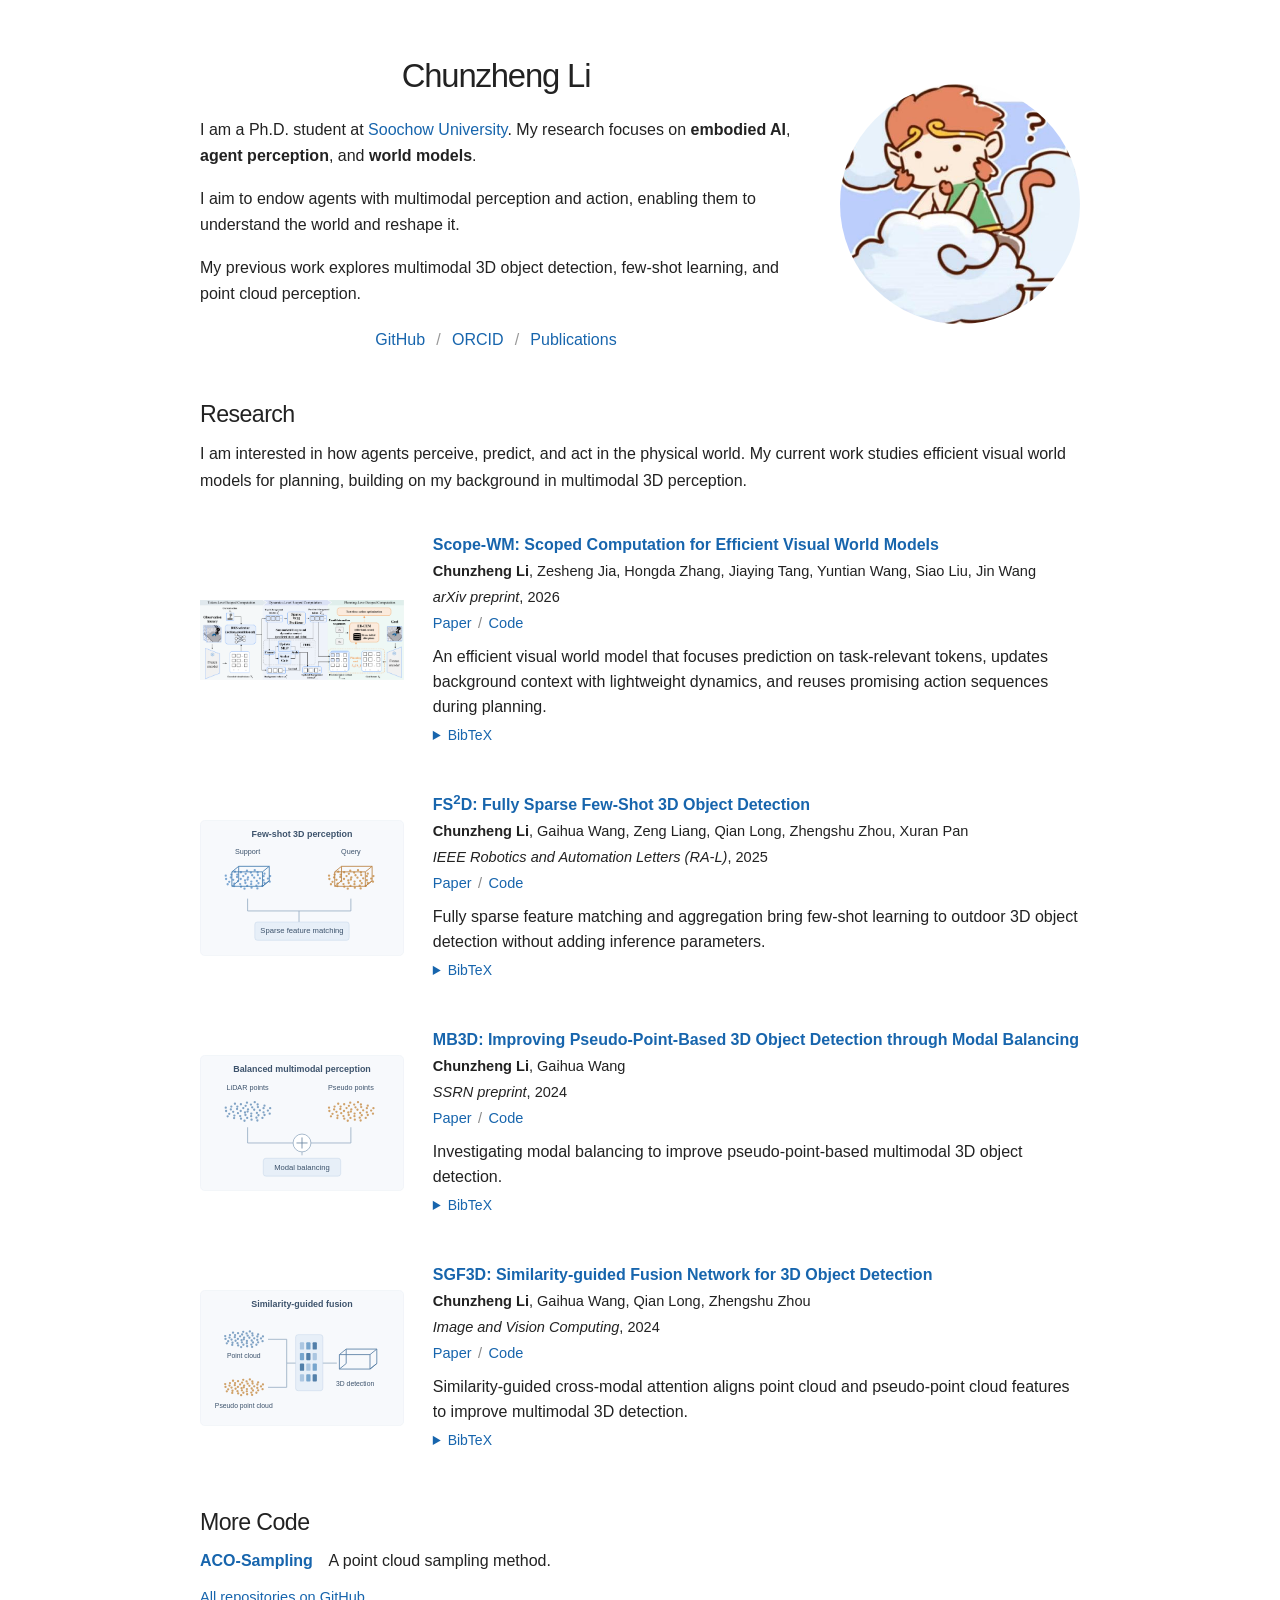
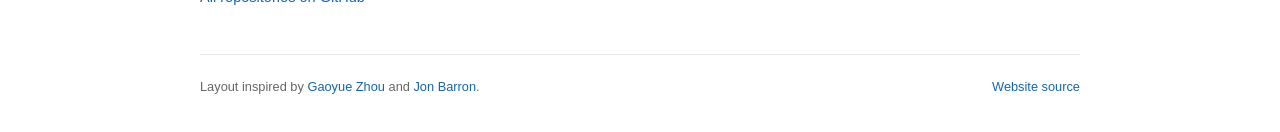
==== index.html @ 2eaf2a2d "Use verified preprint metadata in MB3D citation" ====
<!doctype html>
<html lang="en">
<head>
  <meta charset="utf-8">
  <meta name="viewport" content="width=device-width, initial-scale=1">
  <meta name="color-scheme" content="light">
  <title>Chunzheng Li</title>
  <meta name="description" content="Chunzheng Li is a Ph.D. student at Soochow University working on embodied AI, agent perception, world models, and 3D vision.">
  <meta property="og:type" content="website">
  <meta property="og:title" content="Chunzheng Li">
  <meta property="og:description" content="Embodied AI · Agent Perception · World Models · 3D Vision">
  <meta property="og:url" content="https://chunzheng2022.github.io/">
  <meta property="og:image" content="https://chunzheng2022.github.io/images/profile.jpg">
  <meta name="twitter:card" content="summary">
  <link rel="canonical" href="https://chunzheng2022.github.io/">
  <link rel="icon" type="image/svg+xml" href="images/favicon.svg">
  <link rel="stylesheet" href="styles.css">
  <script src="script.js" defer></script>
</head>
<body>
  <a class="skip-link" href="#main">Skip to content</a>
  <main id="main" class="page">
    <header class="profile" id="about">
      <div class="bio">
        <h1>Chunzheng Li</h1>
        <!-- Add your advisor, lab, education, and email here when ready. -->
        <p>I am a Ph.D. student at <a href="https://eng.suda.edu.cn/">Soochow University</a>. My research focuses on <strong>embodied AI</strong>, <strong>agent perception</strong>, and <strong>world models</strong>.</p>
        <p>I aim to endow agents with multimodal perception and action, enabling them to understand the world and reshape it.</p>
        <p>My previous work explores multimodal 3D object detection, few-shot learning, and point cloud perception.</p>
        <nav class="profile-links" aria-label="Profile links">
          <a href="https://github.com/ChunZheng2022">GitHub</a>
          <span aria-hidden="true">/</span>
          <a href="https://orcid.org/0009-0004-0729-0669">ORCID</a>
          <span aria-hidden="true">/</span>
          <a href="#research">Publications</a>
        </nav>
        <!-- Optional links: add a real mailto:, Google Scholar profile, and CV PDF. -->
      </div>
      <a class="portrait" href="https://github.com/ChunZheng2022" aria-label="Chunzheng Li on GitHub">
        <img src="images/profile.jpg" alt="Chunzheng Li's GitHub avatar" width="240" height="240" fetchpriority="high">
      </a>
    </header>

    <section id="research" aria-labelledby="research-heading">
      <h2 id="research-heading">Research</h2>
      <p class="research-intro">I am interested in how agents perceive, predict, and act in the physical world. My current work studies efficient visual world models for planning, building on my background in multimodal 3D perception.</p>

      <div class="publications">
        <article class="paper" aria-labelledby="scope-title">
          <a class="paper-image" href="https://arxiv.org/abs/2609.33218" tabindex="-1" aria-hidden="true">
            <img src="images/scope-wm.png" alt="Overview of Scope-WM's token selection, sparse dynamics, and planning pipeline" width="1187" height="465" loading="lazy">
          </a>
          <div class="paper-content">
            <h3 id="scope-title"><a href="https://arxiv.org/abs/2609.33218">Scope-WM: Scoped Computation for Efficient Visual World Models</a></h3>
            <p class="authors"><strong>Chunzheng Li</strong>, Zesheng Jia, Hongda Zhang, Jiaying Tang, Yuntian Wang, Siao Liu, Jin Wang</p>
            <p class="venue"><em>arXiv preprint</em>, 2026</p>
            <p class="paper-links"><a href="https://arxiv.org/abs/2609.33218">Paper</a><span aria-hidden="true"> / </span><a href="https://github.com/ChunZheng2022/Scope-WM">Code</a></p>
            <p class="summary">An efficient visual world model that focuses prediction on task-relevant tokens, updates background context with lightweight dynamics, and reuses promising action sequences during planning.</p>
            <details class="citation">
              <summary>BibTeX</summary>
              <div class="citation-body"><button class="copy-citation" type="button" aria-label="Copy Scope-WM BibTeX citation" hidden>Copy</button><pre><code>@article{li2026scopewm,
  title   = {Scope-WM: Scoped Computation for Efficient Visual World Models},
  author  = {Li, Chunzheng and Jia, Zesheng and Zhang, Hongda and
             Tang, Jiaying and Wang, Yuntian and Liu, Siao and Wang, Jin},
  journal = {arXiv preprint arXiv:2609.33218},
  year    = {2026},
  doi     = {10.48550/arXiv.2609.33218},
  url     = {https://arxiv.org/abs/2609.33218}
}</code></pre></div>
            </details>
          </div>
        </article>

        <article class="paper" aria-labelledby="fs2d-title">
          <a class="paper-image" href="https://doi.org/10.1109/LRA.2025.3560868" tabindex="-1" aria-hidden="true">
            <img src="images/fs2d.svg" alt="Conceptual illustration of sparse point cloud feature matching for few-shot 3D object detection" width="480" height="320" loading="lazy">
          </a>
          <div class="paper-content">
            <h3 id="fs2d-title"><a href="https://doi.org/10.1109/LRA.2025.3560868">FS<sup>2</sup>D: Fully Sparse Few-Shot 3D Object Detection</a></h3>
            <p class="authors"><strong>Chunzheng Li</strong>, Gaihua Wang, Zeng Liang, Qian Long, Zhengshu Zhou, Xuran Pan</p>
            <p class="venue"><em>IEEE Robotics and Automation Letters (RA-L)</em>, 2025</p>
            <p class="paper-links"><a href="https://doi.org/10.1109/LRA.2025.3560868">Paper</a><span aria-hidden="true"> / </span><a href="https://github.com/ChunZheng2022/FS2D">Code</a></p>
            <p class="summary">Fully sparse feature matching and aggregation bring few-shot learning to outdoor 3D object detection without adding inference parameters.</p>
            <details class="citation">
              <summary>BibTeX</summary>
              <div class="citation-body"><button class="copy-citation" type="button" aria-label="Copy FS2D BibTeX citation" hidden>Copy</button><pre><code>@article{li2025fs2d,
  title   = {{FS}$^2${D}: Fully Sparse Few-Shot 3D Object Detection},
  author  = {Li, Chunzheng and Wang, Gaihua and Liang, Zeng and
             Long, Qian and Zhou, Zhengshu and Pan, Xuran},
  journal = {IEEE Robotics and Automation Letters},
  volume  = {10},
  number  = {6},
  pages   = {5847--5854},
  year    = {2025},
  doi     = {10.1109/LRA.2025.3560868}
}</code></pre></div>
            </details>
          </div>
        </article>

        <article class="paper" aria-labelledby="mb3d-title">
          <a class="paper-image" href="https://doi.org/10.2139/ssrn.4988978" tabindex="-1" aria-hidden="true">
            <img src="images/mb3d.svg" alt="Conceptual illustration of balancing LiDAR and pseudo-point features for 3D object detection" width="480" height="320" loading="lazy">
          </a>
          <div class="paper-content">
            <h3 id="mb3d-title"><a href="https://doi.org/10.2139/ssrn.4988978">MB3D: Improving Pseudo-Point-Based 3D Object Detection through Modal Balancing</a></h3>
            <p class="authors"><strong>Chunzheng Li</strong>, Gaihua Wang</p>
            <p class="venue"><em>SSRN preprint</em>, 2024</p>
            <p class="paper-links"><a href="https://doi.org/10.2139/ssrn.4988978">Paper</a><span aria-hidden="true"> / </span><a href="https://github.com/ChunZheng2022/MB3D">Code</a></p>
            <p class="summary">Investigating modal balancing to improve pseudo-point-based multimodal 3D object detection.</p>
            <details class="citation">
              <summary>BibTeX</summary>
              <div class="citation-body"><button class="copy-citation" type="button" aria-label="Copy MB3D BibTeX citation" hidden>Copy</button><pre><code>@misc{li2024mb3d,
  title   = {{MB3D}: Improving Pseudo-Point-Based 3D Object Detection
             through Modal Balancing},
  author  = {Li, Chunzheng and Wang, Gaihua},
  publisher = {SSRN},
  year    = {2024},
  doi     = {10.2139/ssrn.4988978}
}</code></pre></div>
            </details>
          </div>
        </article>

        <article class="paper" aria-labelledby="sgf3d-title">
          <a class="paper-image" href="https://doi.org/10.1016/j.imavis.2023.104895" tabindex="-1" aria-hidden="true">
            <img src="images/sgf3d.svg" alt="Conceptual illustration of similarity-guided cross-modal fusion for 3D detection" width="480" height="320" loading="lazy">
          </a>
          <div class="paper-content">
            <h3 id="sgf3d-title"><a href="https://doi.org/10.1016/j.imavis.2023.104895">SGF3D: Similarity-guided Fusion Network for 3D Object Detection</a></h3>
            <p class="authors"><strong>Chunzheng Li</strong>, Gaihua Wang, Qian Long, Zhengshu Zhou</p>
            <p class="venue"><em>Image and Vision Computing</em>, 2024</p>
            <p class="paper-links"><a href="https://doi.org/10.1016/j.imavis.2023.104895">Paper</a><span aria-hidden="true"> / </span><a href="https://github.com/ChunZheng2022/SGF3D">Code</a></p>
            <p class="summary">Similarity-guided cross-modal attention aligns point cloud and pseudo-point cloud features to improve multimodal 3D detection.</p>
            <details class="citation">
              <summary>BibTeX</summary>
              <div class="citation-body"><button class="copy-citation" type="button" aria-label="Copy SGF3D BibTeX citation" hidden>Copy</button><pre><code>@article{li2024sgf3d,
  title   = {{SGF3D}: Similarity-guided fusion network for 3D object detection},
  author  = {Li, Chunzheng and Wang, Gaihua and Long, Qian and Zhou, Zhengshu},
  journal = {Image and Vision Computing},
  volume  = {142},
  pages   = {104895},
  year    = {2024},
  doi     = {10.1016/j.imavis.2023.104895}
}</code></pre></div>
            </details>
          </div>
        </article>
      </div>
    </section>

    <section id="projects" class="projects" aria-labelledby="projects-heading">
      <h2 id="projects-heading">More Code</h2>
      <p><a class="project-title" href="https://github.com/ChunZheng2022/ACO-Sampling">ACO-Sampling</a> <span class="project-description">A point cloud sampling method.</span></p>
      <p class="all-code"><a href="https://github.com/ChunZheng2022?tab=repositories">All repositories on GitHub</a></p>
    </section>

    <footer>
      <p>Layout inspired by <a href="https://gaoyuezhou.github.io/">Gaoyue Zhou</a> and <a href="https://jonbarron.info/">Jon Barron</a>.</p>
      <p><a href="https://github.com/ChunZheng2022/ChunZheng2022.github.io">Website source</a></p>
    </footer>
  </main>
  <p class="sr-only" id="copy-status" role="status" aria-live="polite"></p>
</body>
</html>
---- styles.css ----
:root {
  color-scheme: light;
  --text: #222;
  --muted: #666;
  --link: #1765ad;
  --hover: #a34c09;
  --rule: #e8e8e8;
  font-family: -apple-system, BlinkMacSystemFont, "Segoe UI", Arial, sans-serif;
  font-size: 16px;
  line-height: 1.55;
  color: var(--text);
  background: #fff;
  -webkit-text-size-adjust: 100%;
}
* { box-sizing: border-box; }
html { scroll-padding-top: 1.5rem; }
body { margin: 0; }
a { color: var(--link); text-decoration: none; }
a:hover { color: var(--hover); text-decoration: underline; text-underline-offset: .18em; }
a:focus-visible, button:focus-visible, summary:focus-visible {
  outline: 2px solid var(--link);
  outline-offset: 4px;
  border-radius: 2px;
}
img { display: block; max-width: 100%; height: auto; }
p { margin: 0 0 1rem; }
strong { font-weight: 600; }
.page { width: min(100% - 3rem, 880px); margin: 0 auto; }
.profile { display: grid; grid-template-columns: minmax(0, 1fr) 240px; align-items: center; gap: 3rem; padding: 3.5rem 0 2.9rem; }
h1 { margin: 0 0 1.35rem; font-size: 2.05rem; font-weight: 400; letter-spacing: -.035em; text-align: center; line-height: 1.2; }
.bio p { line-height: 1.65; }
.profile-links { display: flex; justify-content: center; flex-wrap: wrap; align-items: center; gap: .7rem; margin-top: 1.3rem; }
.profile-links span { color: #999; }
.portrait { display: block; border-radius: 50%; }
.portrait img { width: 240px; height: 240px; aspect-ratio: 1; object-fit: cover; border-radius: 50%; }
h2 { margin: 0 0 .75rem; font-size: 1.45rem; font-weight: 400; letter-spacing: -.025em; line-height: 1.3; }
.research-intro { margin: 0 0 1rem; line-height: 1.65; }
.paper { display: grid; grid-template-columns: 204px minmax(0, 1fr); gap: 1.8rem; align-items: center; padding: 1.45rem 0; }
.paper-image { display: flex; align-items: center; justify-content: center; min-height: 130px; }
.paper-image img { width: 100%; max-height: 166px; object-fit: contain; }
.paper-content { min-width: 0; }
h3 { font-size: 1rem; line-height: 1.45; font-weight: 650; margin: 0 0 .24rem; }
h3 sup { line-height: 0; }
.authors, .venue, .paper-links { margin-bottom: .2rem; font-size: .91rem; line-height: 1.55; }
.venue { margin-top: .22rem; }
.paper-links span { color: #888; padding: 0 .15rem; }
.summary { margin: .65rem 0 .35rem; font-size: 1rem; line-height: 1.55; }
.citation { margin-top: .25rem; font-size: .875rem; }
.citation summary { cursor: pointer; width: fit-content; color: var(--link); }
.citation summary:hover { color: var(--hover); }
.citation-body { position: relative; margin-top: .6rem; padding: .9rem; background: #f6f8fa; border: 1px solid var(--rule); border-radius: 4px; }
.citation pre { font: .8rem/1.6 ui-monospace, SFMono-Regular, Consolas, monospace; margin: 0; white-space: pre-wrap; overflow-wrap: anywhere; padding-top: 1.8rem; }
.copy-citation { position: absolute; top: .5rem; right: .6rem; border: 1px solid #ccd4dc; border-radius: 3px; background: #fff; color: var(--link); cursor: pointer; font: inherit; padding: .15rem .6rem; }
.copy-citation:hover { background: #eaf2f9; }
.copy-citation:disabled { color: var(--muted); cursor: default; }
.projects { margin-top: 2rem; }
.projects p { margin-bottom: .5rem; }
.project-title { font-weight: 600; }
.project-description { margin-left: .7rem; }
.all-code { padding-top: .25rem; font-size: .91rem; }
footer { border-top: 1px solid var(--rule); margin-top: 2.8rem; padding: 1.4rem 0 2.2rem; display: flex; justify-content: space-between; gap: 1rem; color: var(--muted); font-size: .8rem; }
footer p { margin: 0; }
.skip-link { position: absolute; left: 1rem; top: -5rem; z-index: 10; padding: .6rem 1rem; background: #fff; border: 1px solid var(--link); }
.skip-link:focus { top: .75rem; }
.sr-only { position: absolute; width: 1px; height: 1px; padding: 0; margin: -1px; overflow: hidden; clip-path: inset(50%); white-space: nowrap; border: 0; }
@media (max-width: 700px) {
  .profile { grid-template-columns: minmax(0, 1fr) 170px; gap: 1.5rem; padding-top: 2.5rem; }
  .portrait img { width: 170px; height: 170px; }
  .paper { grid-template-columns: 165px minmax(0, 1fr); gap: 1.2rem; }
}
@media (max-width: 540px) {
  .page { width: min(100% - 2.25rem, 440px); }
  .profile { display: flex; flex-direction: column-reverse; gap: 1.5rem; padding: 2rem 0 2.5rem; }
  .portrait img { width: 160px; height: 160px; }
  h1 { font-size: 1.9rem; margin-bottom: 1.15rem; }
  .profile-links { gap: .65rem; }
  .paper { grid-template-columns: minmax(0, 1fr); gap: .8rem; padding: 1.4rem 0 1.8rem; }
  .paper + .paper { border-top: 1px solid var(--rule); }
  .paper-image { width: min(100%, 330px); min-height: 0; margin: 0 auto; }
  .paper-image img { max-height: 190px; }
  .project-description { display: block; margin: .25rem 0 0; }
  footer { flex-direction: column; gap: .5rem; margin-top: 2rem; }
}
@media print {
  .page { width: 100%; }
  .profile { padding-top: 0; }
  .paper { break-inside: avoid; }
  .citation, footer, .skip-link { display: none; }
  a { color: inherit; }
}
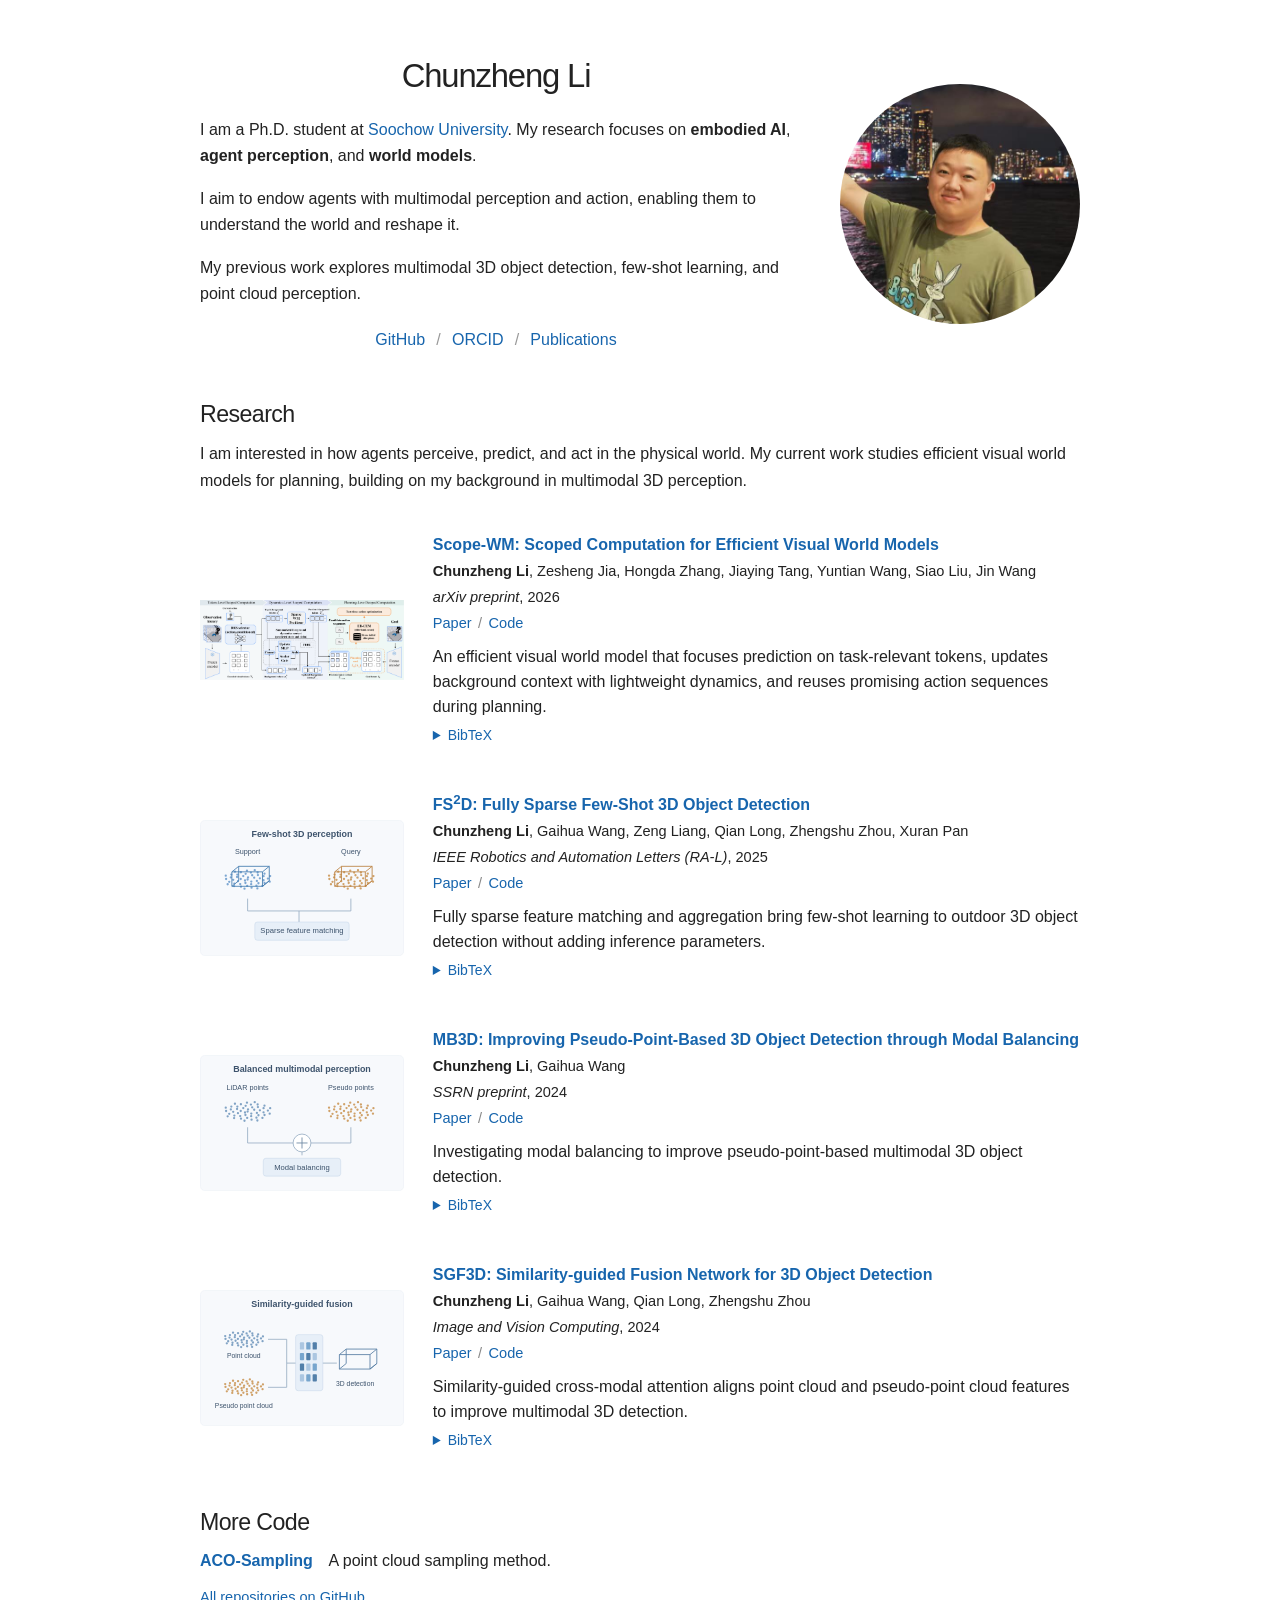
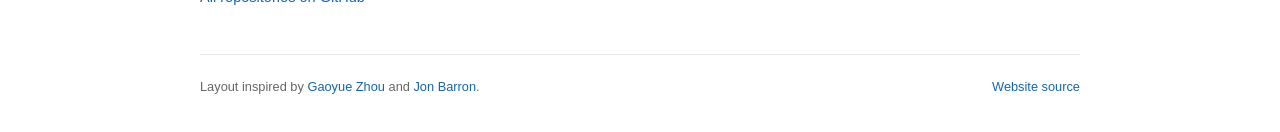
==== commit 5a1c0011: "Use supplied portrait on academic homepage" ====
--- a/index.html
+++ b/index.html
@@ -10,11 +10,11 @@
   <meta property="og:title" content="Chunzheng Li">
   <meta property="og:description" content="Embodied AI · Agent Perception · World Models · 3D Vision">
   <meta property="og:url" content="https://chunzheng2022.github.io/">
-  <meta property="og:image" content="https://chunzheng2022.github.io/images/profile.jpg">
+  <meta property="og:image" content="https://chunzheng2022.github.io/images/profile.png">
   <meta name="twitter:card" content="summary">
   <link rel="canonical" href="https://chunzheng2022.github.io/">
   <link rel="icon" type="image/svg+xml" href="images/favicon.svg">
-  <link rel="stylesheet" href="styles.css">
+  <link rel="stylesheet" href="styles.css?v=portrait-20261119">
   <script src="script.js" defer></script>
 </head>
 <body>
@@ -36,8 +36,8 @@
         </nav>
         <!-- Optional links: add a real mailto:, Google Scholar profile, and CV PDF. -->
       </div>
-      <a class="portrait" href="https://github.com/ChunZheng2022" aria-label="Chunzheng Li on GitHub">
-        <img src="images/profile.jpg" alt="Chunzheng Li's GitHub avatar" width="240" height="240" fetchpriority="high">
+      <a class="portrait" href="images/profile.png" aria-label="View Chunzheng Li's full photo">
+        <img src="images/profile.png" alt="Chunzheng Li" width="240" height="240" fetchpriority="high">
       </a>
     </header>
 
--- a/styles.css
+++ b/styles.css
@@ -31,8 +31,8 @@
 .bio p { line-height: 1.65; }
 .profile-links { display: flex; justify-content: center; flex-wrap: wrap; align-items: center; gap: .7rem; margin-top: 1.3rem; }
 .profile-links span { color: #999; }
-.portrait { display: block; border-radius: 50%; }
-.portrait img { width: 240px; height: 240px; aspect-ratio: 1; object-fit: cover; border-radius: 50%; }
+.portrait { display: block; border-radius: 50%; overflow: hidden; }
+.portrait img { width: 240px; height: 240px; aspect-ratio: 1; object-fit: cover; border-radius: 50%; transform: scale(2.2); transform-origin: 83% 65%; }
 h2 { margin: 0 0 .75rem; font-size: 1.45rem; font-weight: 400; letter-spacing: -.025em; line-height: 1.3; }
 .research-intro { margin: 0 0 1rem; line-height: 1.65; }
 .paper { display: grid; grid-template-columns: 204px minmax(0, 1fr); gap: 1.8rem; align-items: center; padding: 1.45rem 0; }
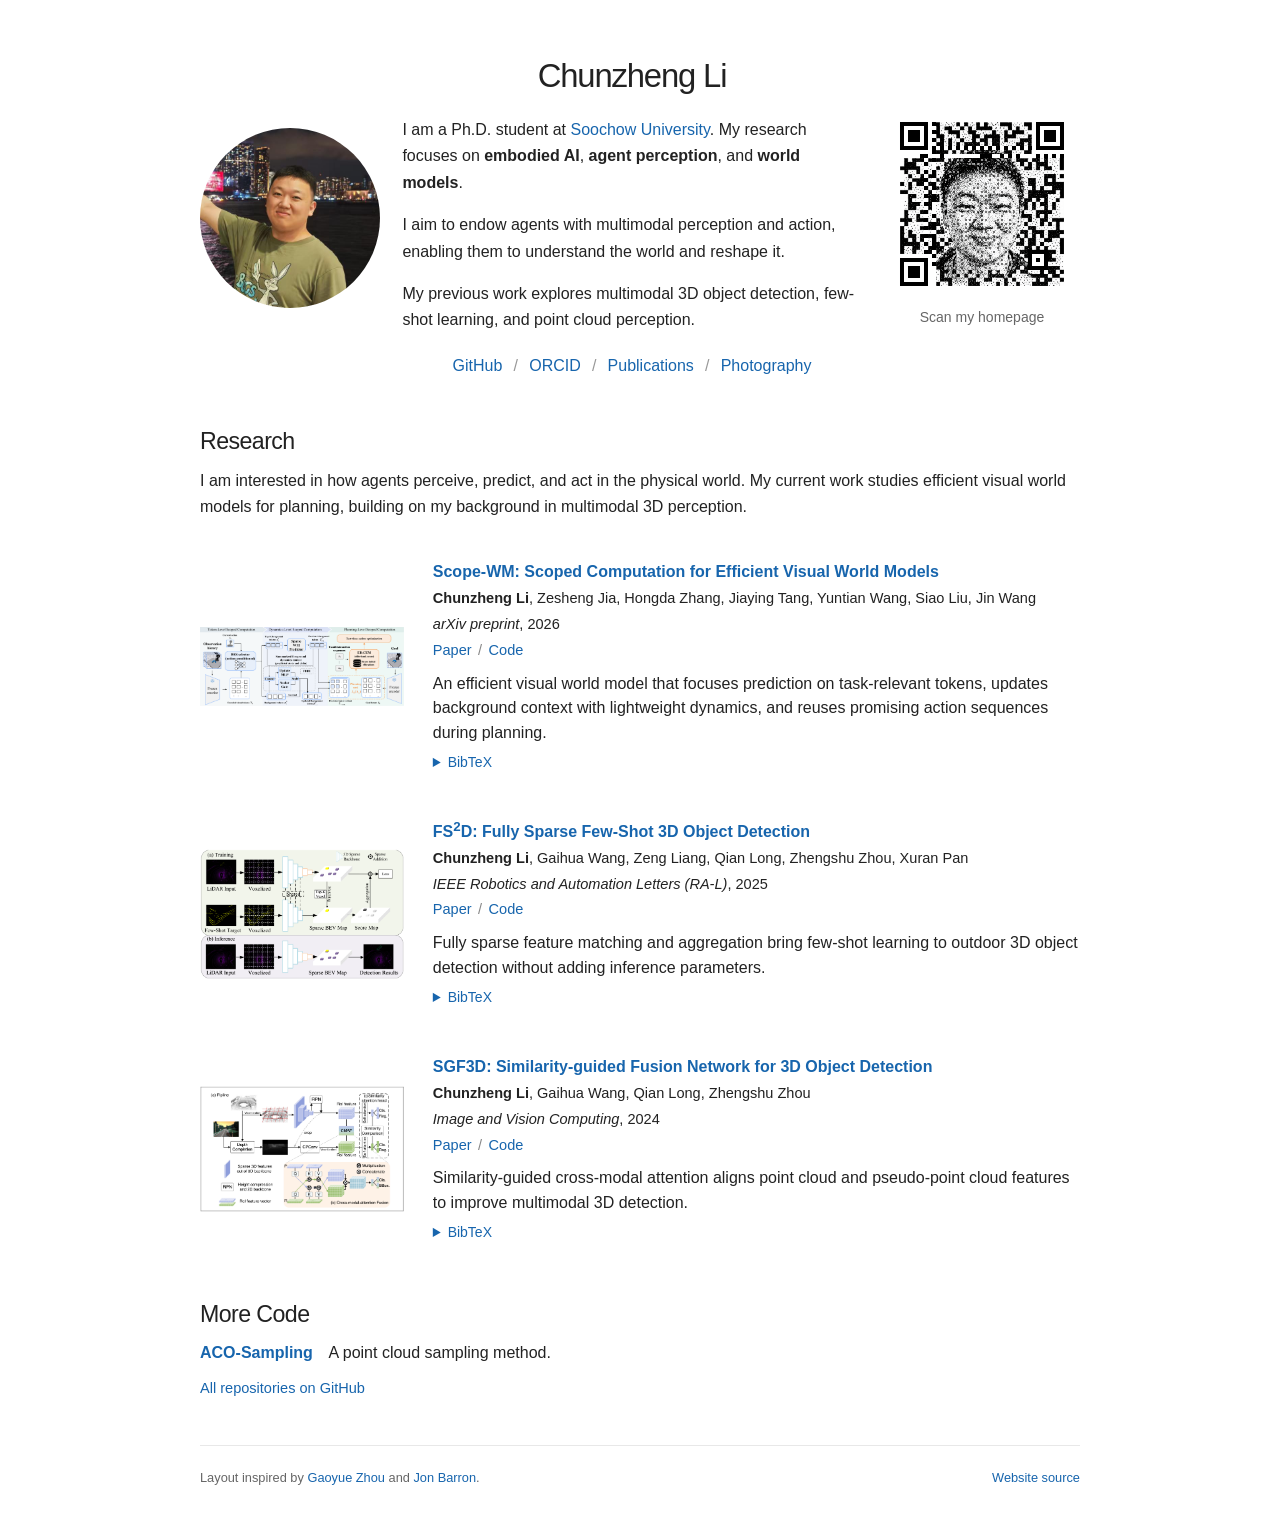
==== commit 71dc9925: "Refine academic profile, add portrait QR and photography gallery" ====
--- a/index.html
+++ b/index.html
@@ -14,13 +14,16 @@
   <meta name="twitter:card" content="summary">
   <link rel="canonical" href="https://chunzheng2022.github.io/">
   <link rel="icon" type="image/svg+xml" href="images/favicon.svg">
-  <link rel="stylesheet" href="styles.css?v=portrait-20261119">
+  <link rel="stylesheet" href="styles.css?v=gallery-20261119">
   <script src="script.js" defer></script>
 </head>
 <body>
   <a class="skip-link" href="#main">Skip to content</a>
   <main id="main" class="page">
     <header class="profile" id="about">
+      <a class="portrait" href="images/profile.png" aria-label="View Chunzheng Li's full photo">
+        <img src="images/profile.png" alt="Chunzheng Li" width="180" height="180" fetchpriority="high">
+      </a>
       <div class="bio">
         <h1>Chunzheng Li</h1>
         <!-- Add your advisor, lab, education, and email here when ready. -->
@@ -33,12 +36,17 @@
           <a href="https://orcid.org/0009-0004-0729-0669">ORCID</a>
           <span aria-hidden="true">/</span>
           <a href="#research">Publications</a>
+          <span aria-hidden="true">/</span>
+          <a href="photography/">Photography</a>
         </nav>
         <!-- Optional links: add a real mailto:, Google Scholar profile, and CV PDF. -->
       </div>
-      <a class="portrait" href="images/profile.png" aria-label="View Chunzheng Li's full photo">
-        <img src="images/profile.png" alt="Chunzheng Li" width="240" height="240" fetchpriority="high">
-      </a>
+      <figure class="qr-card">
+        <a href="images/portrait-qr.svg" aria-label="Open the portrait QR code for this homepage">
+          <img src="images/portrait-qr.svg" alt="A black-and-white portrait QR code of Chunzheng Li, linking to this homepage" width="196" height="196">
+        </a>
+        <figcaption>Scan my homepage</figcaption>
+      </figure>
     </header>
 
     <section id="research" aria-labelledby="research-heading">
@@ -73,7 +81,7 @@
 
         <article class="paper" aria-labelledby="fs2d-title">
           <a class="paper-image" href="https://doi.org/10.1109/LRA.2025.3560868" tabindex="-1" aria-hidden="true">
-            <img src="images/fs2d.svg" alt="Conceptual illustration of sparse point cloud feature matching for few-shot 3D object detection" width="480" height="320" loading="lazy">
+            <img src="images/fs2d-architecture.png" alt="FS2D Figure 2: fully sparse few-shot detection architecture, showing training and inference" width="1275" height="810" loading="lazy">
           </a>
           <div class="paper-content">
             <h3 id="fs2d-title"><a href="https://doi.org/10.1109/LRA.2025.3560868">FS<sup>2</sup>D: Fully Sparse Few-Shot 3D Object Detection</a></h3>
@@ -98,33 +106,9 @@
           </div>
         </article>
 
-        <article class="paper" aria-labelledby="mb3d-title">
-          <a class="paper-image" href="https://doi.org/10.2139/ssrn.4988978" tabindex="-1" aria-hidden="true">
-            <img src="images/mb3d.svg" alt="Conceptual illustration of balancing LiDAR and pseudo-point features for 3D object detection" width="480" height="320" loading="lazy">
-          </a>
-          <div class="paper-content">
-            <h3 id="mb3d-title"><a href="https://doi.org/10.2139/ssrn.4988978">MB3D: Improving Pseudo-Point-Based 3D Object Detection through Modal Balancing</a></h3>
-            <p class="authors"><strong>Chunzheng Li</strong>, Gaihua Wang</p>
-            <p class="venue"><em>SSRN preprint</em>, 2024</p>
-            <p class="paper-links"><a href="https://doi.org/10.2139/ssrn.4988978">Paper</a><span aria-hidden="true"> / </span><a href="https://github.com/ChunZheng2022/MB3D">Code</a></p>
-            <p class="summary">Investigating modal balancing to improve pseudo-point-based multimodal 3D object detection.</p>
-            <details class="citation">
-              <summary>BibTeX</summary>
-              <div class="citation-body"><button class="copy-citation" type="button" aria-label="Copy MB3D BibTeX citation" hidden>Copy</button><pre><code>@misc{li2024mb3d,
-  title   = {{MB3D}: Improving Pseudo-Point-Based 3D Object Detection
-             through Modal Balancing},
-  author  = {Li, Chunzheng and Wang, Gaihua},
-  publisher = {SSRN},
-  year    = {2024},
-  doi     = {10.2139/ssrn.4988978}
-}</code></pre></div>
-            </details>
-          </div>
-        </article>
-
         <article class="paper" aria-labelledby="sgf3d-title">
           <a class="paper-image" href="https://doi.org/10.1016/j.imavis.2023.104895" tabindex="-1" aria-hidden="true">
-            <img src="images/sgf3d.svg" alt="Conceptual illustration of similarity-guided cross-modal fusion for 3D detection" width="480" height="320" loading="lazy">
+            <img src="images/sgf3d-architecture.png" alt="SGF3D Figure 2: point and pseudo-point streams, cross-modal attention fusion, and the similarity attention head" width="1137" height="702" loading="lazy">
           </a>
           <div class="paper-content">
             <h3 id="sgf3d-title"><a href="https://doi.org/10.1016/j.imavis.2023.104895">SGF3D: Similarity-guided Fusion Network for 3D Object Detection</a></h3>
--- a/styles.css
+++ b/styles.css
@@ -26,13 +26,17 @@
 p { margin: 0 0 1rem; }
 strong { font-weight: 600; }
 .page { width: min(100% - 3rem, 880px); margin: 0 auto; }
-.profile { display: grid; grid-template-columns: minmax(0, 1fr) 240px; align-items: center; gap: 3rem; padding: 3.5rem 0 2.9rem; }
+.profile { display: grid; grid-template-columns: 180px minmax(0, 1fr) 196px; align-items: center; gap: 1.4rem; padding: 3.5rem 0 2.9rem; }
 h1 { margin: 0 0 1.35rem; font-size: 2.05rem; font-weight: 400; letter-spacing: -.035em; text-align: center; line-height: 1.2; }
 .bio p { line-height: 1.65; }
 .profile-links { display: flex; justify-content: center; flex-wrap: wrap; align-items: center; gap: .7rem; margin-top: 1.3rem; }
 .profile-links span { color: #999; }
-.portrait { display: block; border-radius: 50%; overflow: hidden; }
-.portrait img { width: 240px; height: 240px; aspect-ratio: 1; object-fit: cover; border-radius: 50%; transform: scale(2.2); transform-origin: 83% 65%; }
+.portrait { display: block; width: 180px; height: 180px; border-radius: 50%; overflow: hidden; }
+.portrait img { width: 100%; height: 100%; aspect-ratio: 1; object-fit: cover; border-radius: 50%; transform: scale(2.2); transform-origin: 83% 65%; }
+.qr-card { width: 196px; max-width: 100%; margin: 0; text-align: center; }
+.qr-card a { display: block; }
+.qr-card img { width: 100%; height: auto; }
+.qr-card figcaption { font-size: .875rem; color: var(--muted); margin-top: .3rem; }
 h2 { margin: 0 0 .75rem; font-size: 1.45rem; font-weight: 400; letter-spacing: -.025em; line-height: 1.3; }
 .research-intro { margin: 0 0 1rem; line-height: 1.65; }
 .paper { display: grid; grid-template-columns: 204px minmax(0, 1fr); gap: 1.8rem; align-items: center; padding: 1.45rem 0; }
@@ -63,15 +67,20 @@
 .skip-link { position: absolute; left: 1rem; top: -5rem; z-index: 10; padding: .6rem 1rem; background: #fff; border: 1px solid var(--link); }
 .skip-link:focus { top: .75rem; }
 .sr-only { position: absolute; width: 1px; height: 1px; padding: 0; margin: -1px; overflow: hidden; clip-path: inset(50%); white-space: nowrap; border: 0; }
+@media (max-width: 760px) {
+  .profile { grid-template-columns: minmax(0, 1fr) minmax(0, 1fr); gap: 1.5rem; padding-top: 2.5rem; }
+  .portrait { width: 160px; height: 160px; grid-column: 1; grid-row: 1; justify-self: center; }
+  .qr-card { width: 176px; grid-column: 2; grid-row: 1; justify-self: center; }
+  .bio { grid-column: 1 / -1; grid-row: 2; }
+}
 @media (max-width: 700px) {
-  .profile { grid-template-columns: minmax(0, 1fr) 170px; gap: 1.5rem; padding-top: 2.5rem; }
-  .portrait img { width: 170px; height: 170px; }
   .paper { grid-template-columns: 165px minmax(0, 1fr); gap: 1.2rem; }
 }
 @media (max-width: 540px) {
   .page { width: min(100% - 2.25rem, 440px); }
-  .profile { display: flex; flex-direction: column-reverse; gap: 1.5rem; padding: 2rem 0 2.5rem; }
-  .portrait img { width: 160px; height: 160px; }
+  .profile { gap: 1.1rem; padding: 2rem 0 2.5rem; }
+  .portrait { width: min(140px, 100%); height: auto; aspect-ratio: 1; }
+  .qr-card { width: 156px; }
   h1 { font-size: 1.9rem; margin-bottom: 1.15rem; }
   .profile-links { gap: .65rem; }
   .paper { grid-template-columns: minmax(0, 1fr); gap: .8rem; padding: 1.4rem 0 1.8rem; }
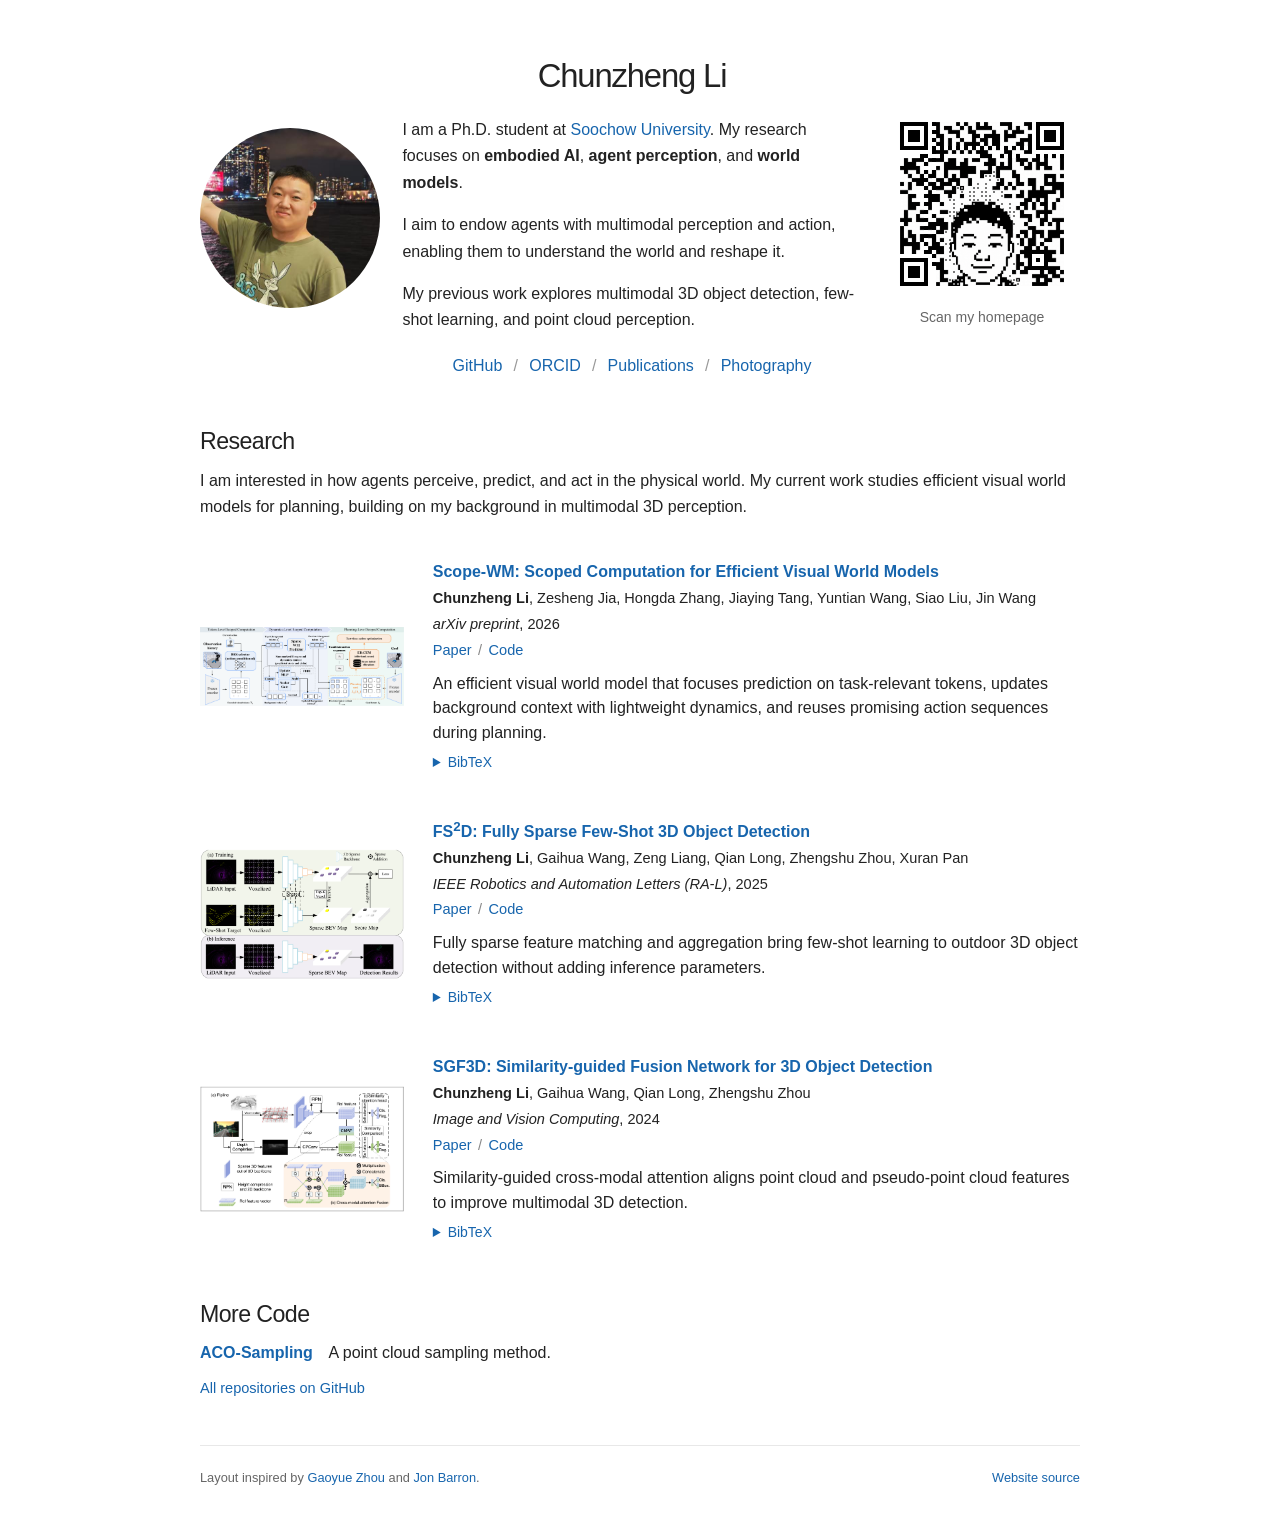
==== commit 02c73deb: "Simplify portrait QR into sparse pixels and lower the head" ====
--- a/index.html
+++ b/index.html
@@ -42,8 +42,8 @@
         <!-- Optional links: add a real mailto:, Google Scholar profile, and CV PDF. -->
       </div>
       <figure class="qr-card">
-        <a href="images/portrait-qr.svg" aria-label="Open the portrait QR code for this homepage">
-          <img src="images/portrait-qr.svg" alt="A black-and-white portrait QR code of Chunzheng Li, linking to this homepage" width="196" height="196">
+        <a href="images/portrait-qr.svg?v=pixel2" aria-label="Open the portrait QR code for this homepage">
+          <img src="images/portrait-qr.svg?v=pixel2" alt="A sparse pixel portrait QR code of Chunzheng Li, with the head placed lower, linking to this homepage" width="196" height="196">
         </a>
         <figcaption>Scan my homepage</figcaption>
       </figure>
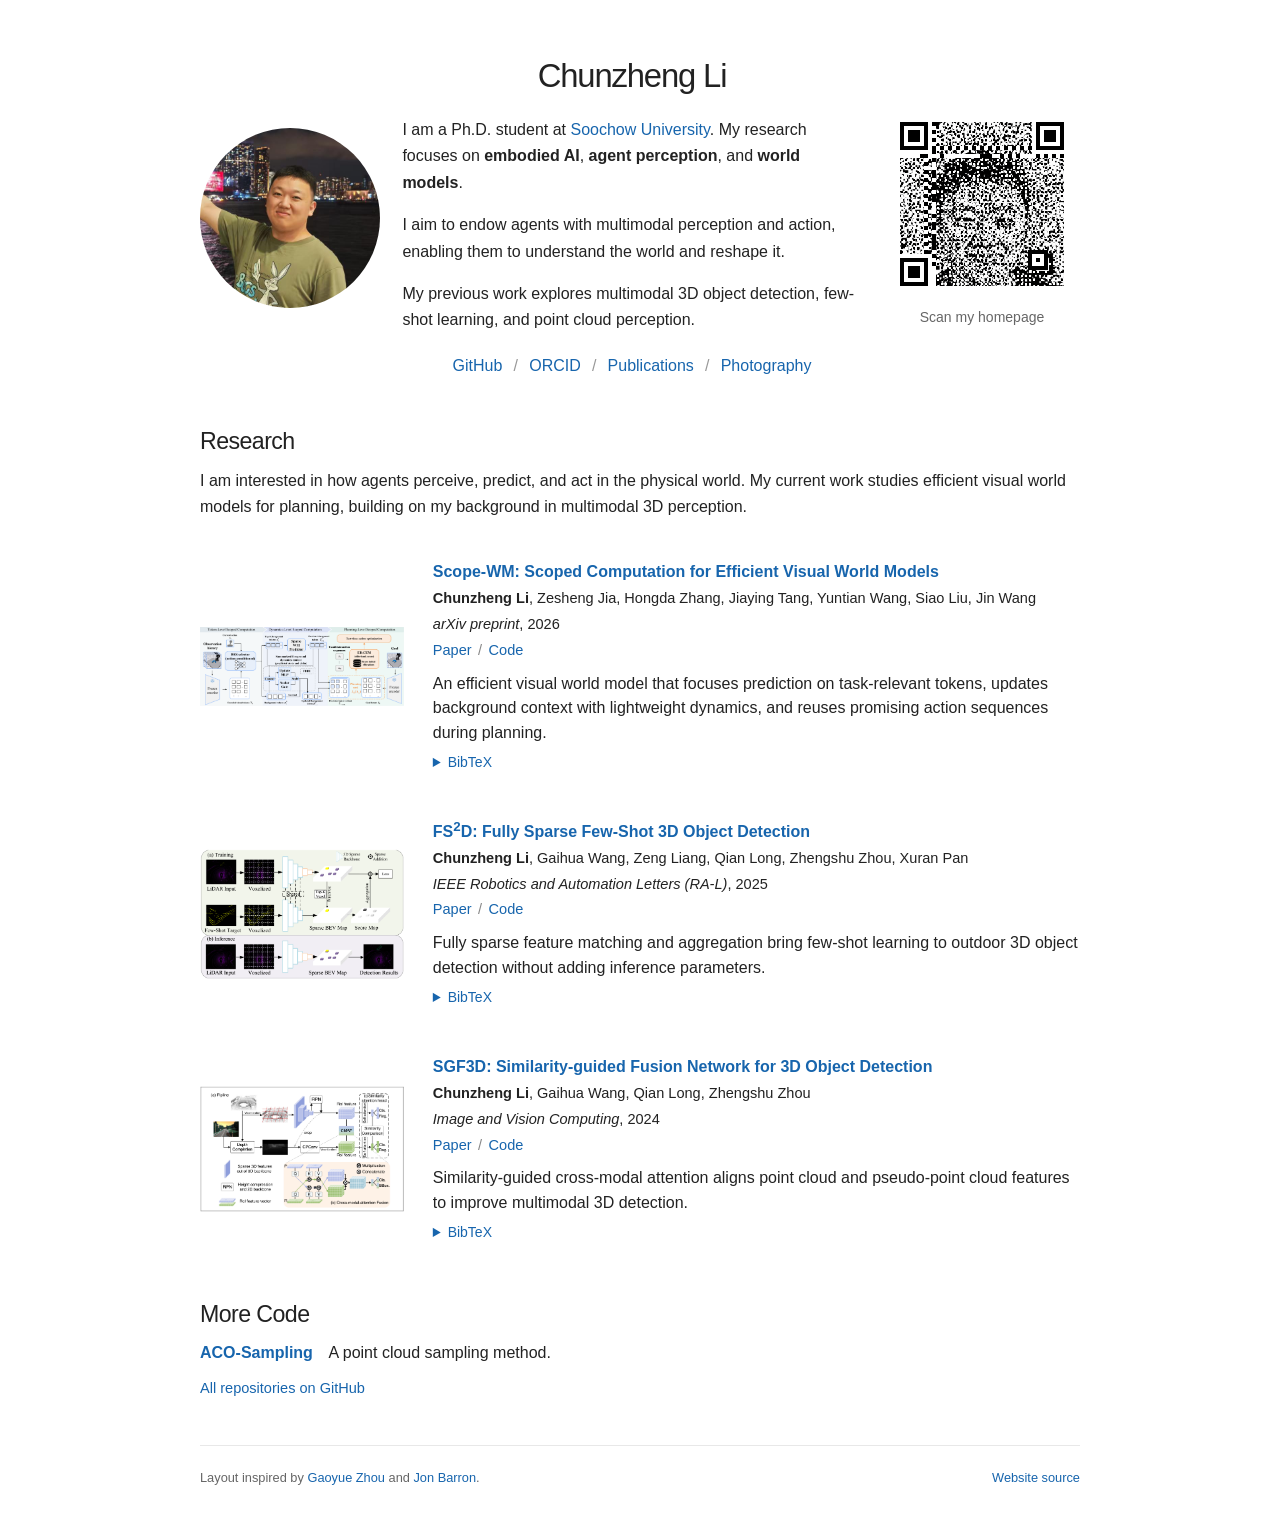
==== commit a75947da: "Blend portrait into a continuous QR pixel mosaic" ====
--- a/index.html
+++ b/index.html
@@ -42,8 +42,8 @@
         <!-- Optional links: add a real mailto:, Google Scholar profile, and CV PDF. -->
       </div>
       <figure class="qr-card">
-        <a href="images/portrait-qr.svg?v=pixel2" aria-label="Open the portrait QR code for this homepage">
-          <img src="images/portrait-qr.svg?v=pixel2" alt="A sparse pixel portrait QR code of Chunzheng Li, with the head placed lower, linking to this homepage" width="196" height="196">
+        <a href="images/portrait-qr.svg?v=mosaic3" aria-label="Open the portrait QR code for this homepage">
+          <img src="images/portrait-qr.svg?v=mosaic3" alt="Chunzheng Li's portrait emerging from a continuous black-and-white QR pixel mosaic, linking to this homepage" width="196" height="196">
         </a>
         <figcaption>Scan my homepage</figcaption>
       </figure>
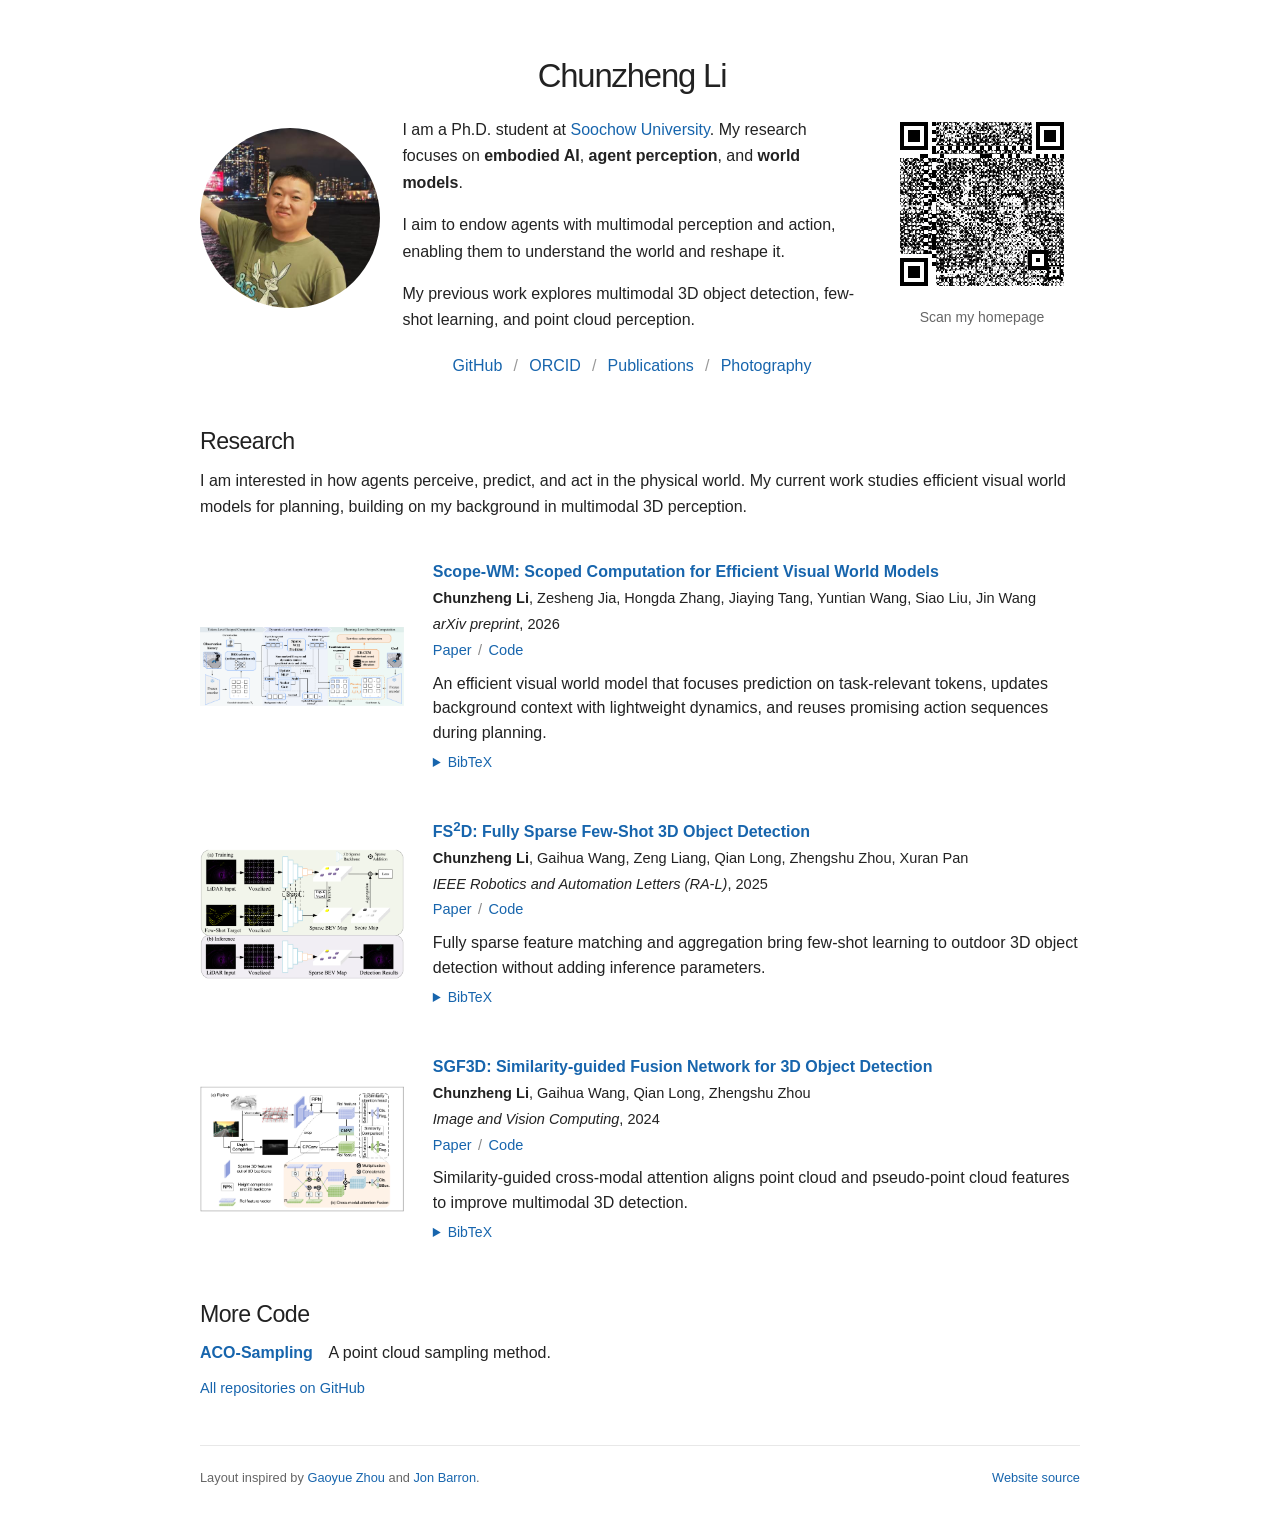
==== commit 41ce3573: "Use waterfront night photograph for the portrait QR mosaic" ====
--- a/index.html
+++ b/index.html
@@ -42,8 +42,8 @@
         <!-- Optional links: add a real mailto:, Google Scholar profile, and CV PDF. -->
       </div>
       <figure class="qr-card">
-        <a href="images/portrait-qr.svg?v=mosaic3" aria-label="Open the portrait QR code for this homepage">
-          <img src="images/portrait-qr.svg?v=mosaic3" alt="Chunzheng Li's portrait emerging from a continuous black-and-white QR pixel mosaic, linking to this homepage" width="196" height="196">
+        <a href="images/portrait-qr.svg?v=night4" aria-label="Open the portrait QR code for this homepage">
+          <img src="images/portrait-qr.svg?v=night4" alt="Chunzheng Li raising a bottle by the waterfront at night, emerging from a continuous QR pixel mosaic that links to this homepage" width="196" height="196">
         </a>
         <figcaption>Scan my homepage</figcaption>
       </figure>
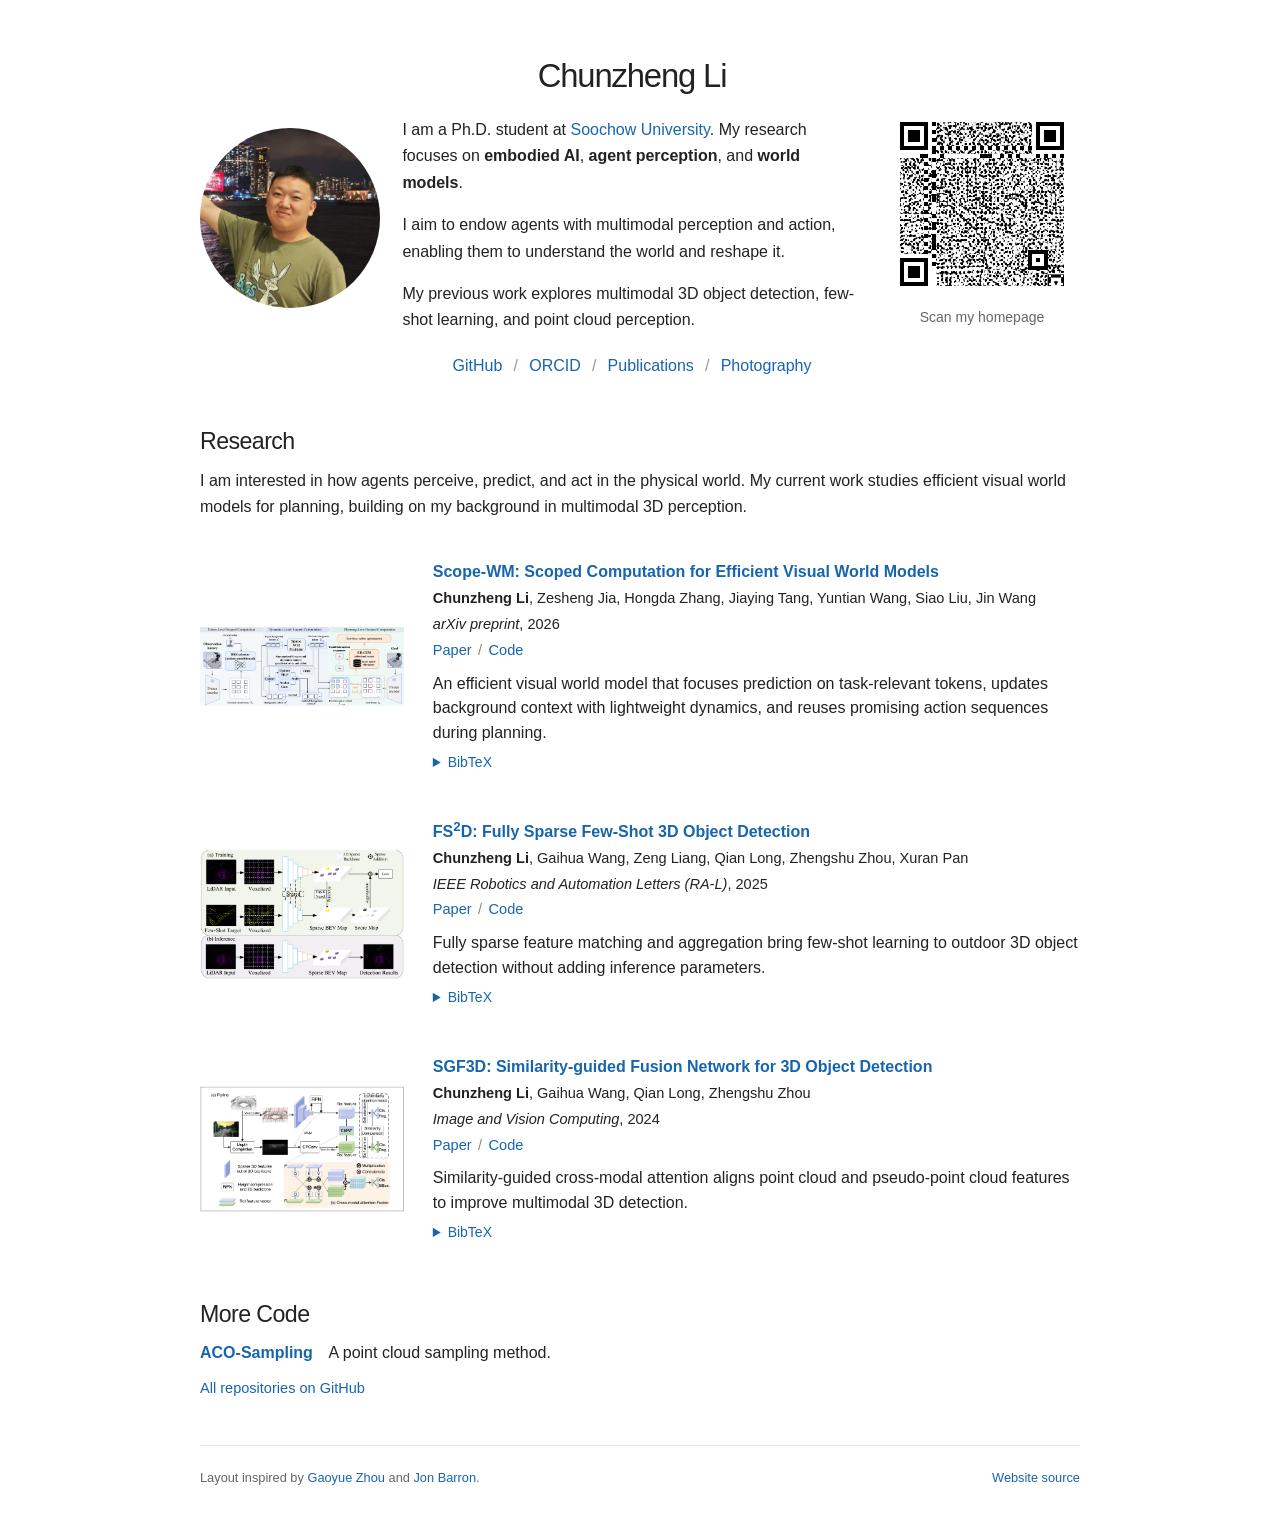
==== commit edae98ae: "Build portrait QR from a simplified line drawing" ====
--- a/index.html
+++ b/index.html
@@ -42,8 +42,8 @@
         <!-- Optional links: add a real mailto:, Google Scholar profile, and CV PDF. -->
       </div>
       <figure class="qr-card">
-        <a href="images/portrait-qr.svg?v=night4" aria-label="Open the portrait QR code for this homepage">
-          <img src="images/portrait-qr.svg?v=night4" alt="Chunzheng Li raising a bottle by the waterfront at night, emerging from a continuous QR pixel mosaic that links to this homepage" width="196" height="196">
+        <a href="images/portrait-qr.svg?v=line5" aria-label="Open the portrait QR code for this homepage">
+          <img src="images/portrait-qr.svg?v=line5" alt="A simplified line drawing of Chunzheng Li raising a bottle by the waterfront, with its contours woven into QR pixels linking to this homepage" width="196" height="196">
         </a>
         <figcaption>Scan my homepage</figcaption>
       </figure>
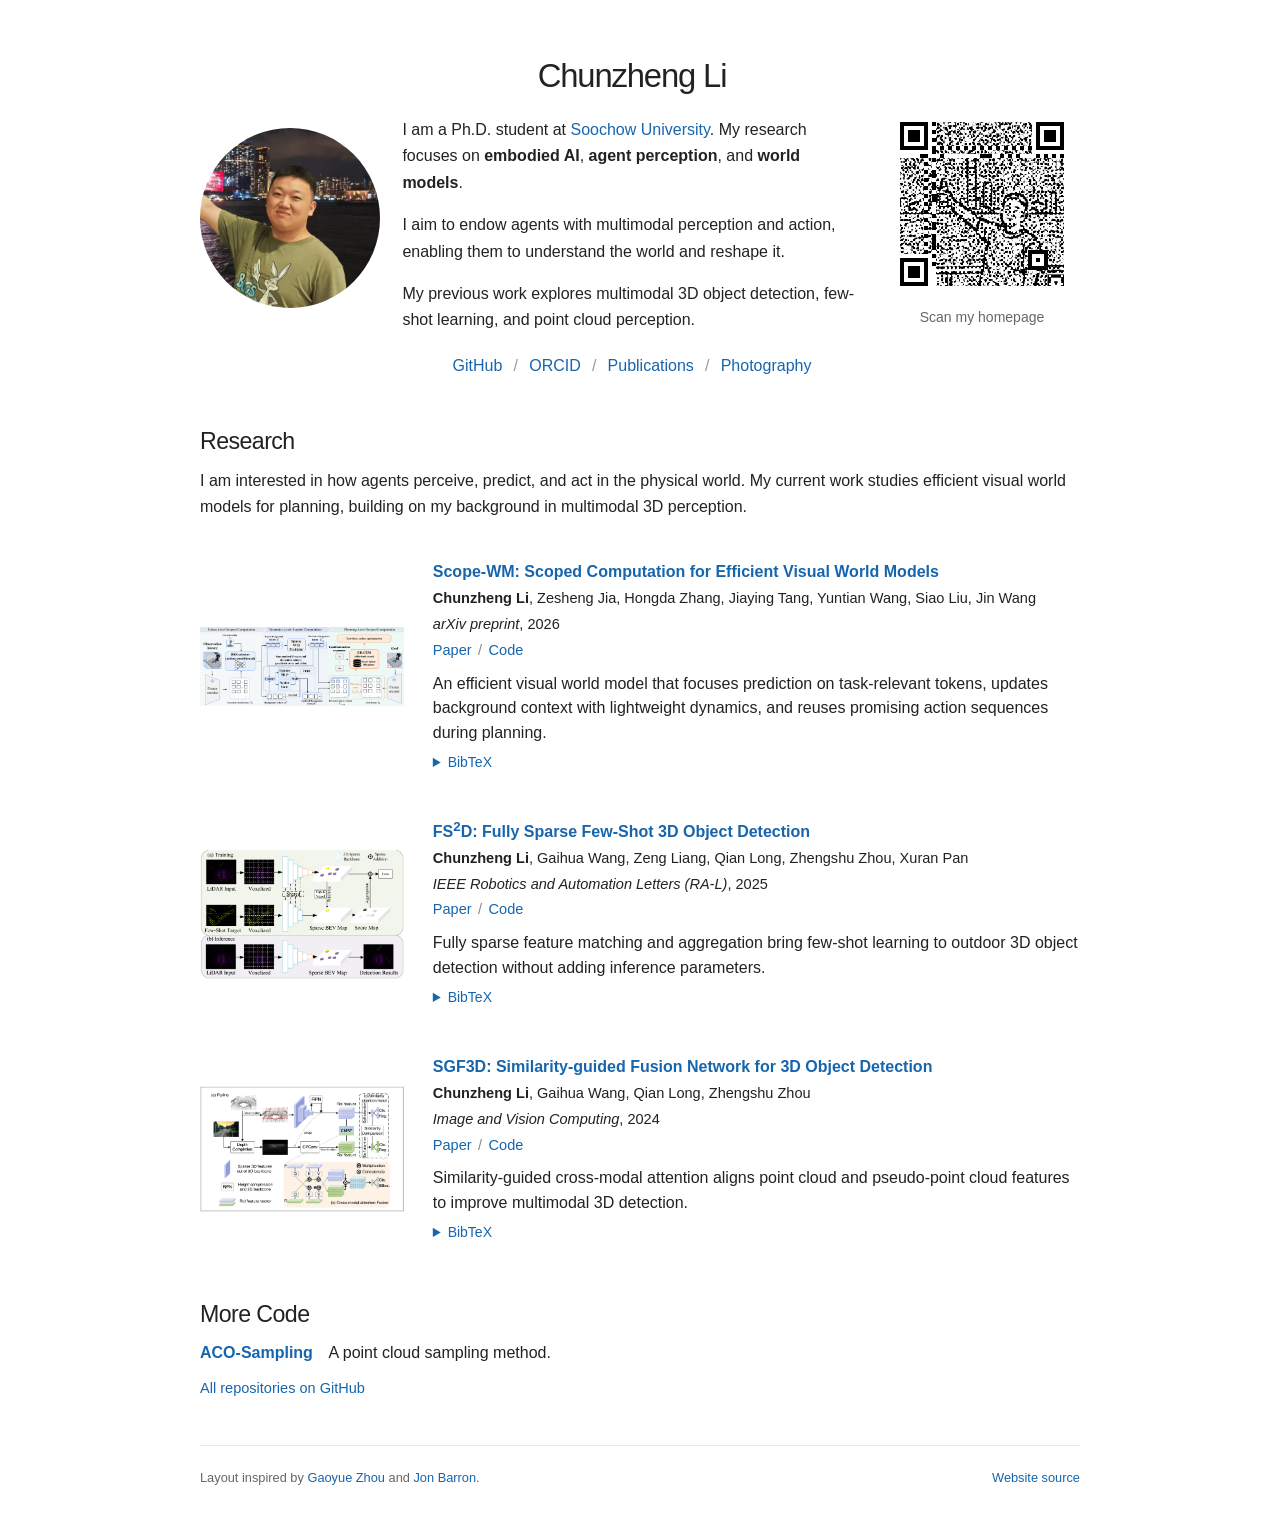
==== commit c487ee20: "Strengthen line-art contours in the portrait QR" ====
--- a/index.html
+++ b/index.html
@@ -42,8 +42,8 @@
         <!-- Optional links: add a real mailto:, Google Scholar profile, and CV PDF. -->
       </div>
       <figure class="qr-card">
-        <a href="images/portrait-qr.svg?v=line5" aria-label="Open the portrait QR code for this homepage">
-          <img src="images/portrait-qr.svg?v=line5" alt="A simplified line drawing of Chunzheng Li raising a bottle by the waterfront, with its contours woven into QR pixels linking to this homepage" width="196" height="196">
+        <a href="images/portrait-qr.svg?v=bold6" aria-label="Open the portrait QR code for this homepage">
+          <img src="images/portrait-qr.svg?v=bold6" alt="A bold simplified line drawing of Chunzheng Li raising a bottle by the waterfront, with its contours woven into QR pixels linking to this homepage" width="196" height="196">
         </a>
         <figcaption>Scan my homepage</figcaption>
       </figure>
